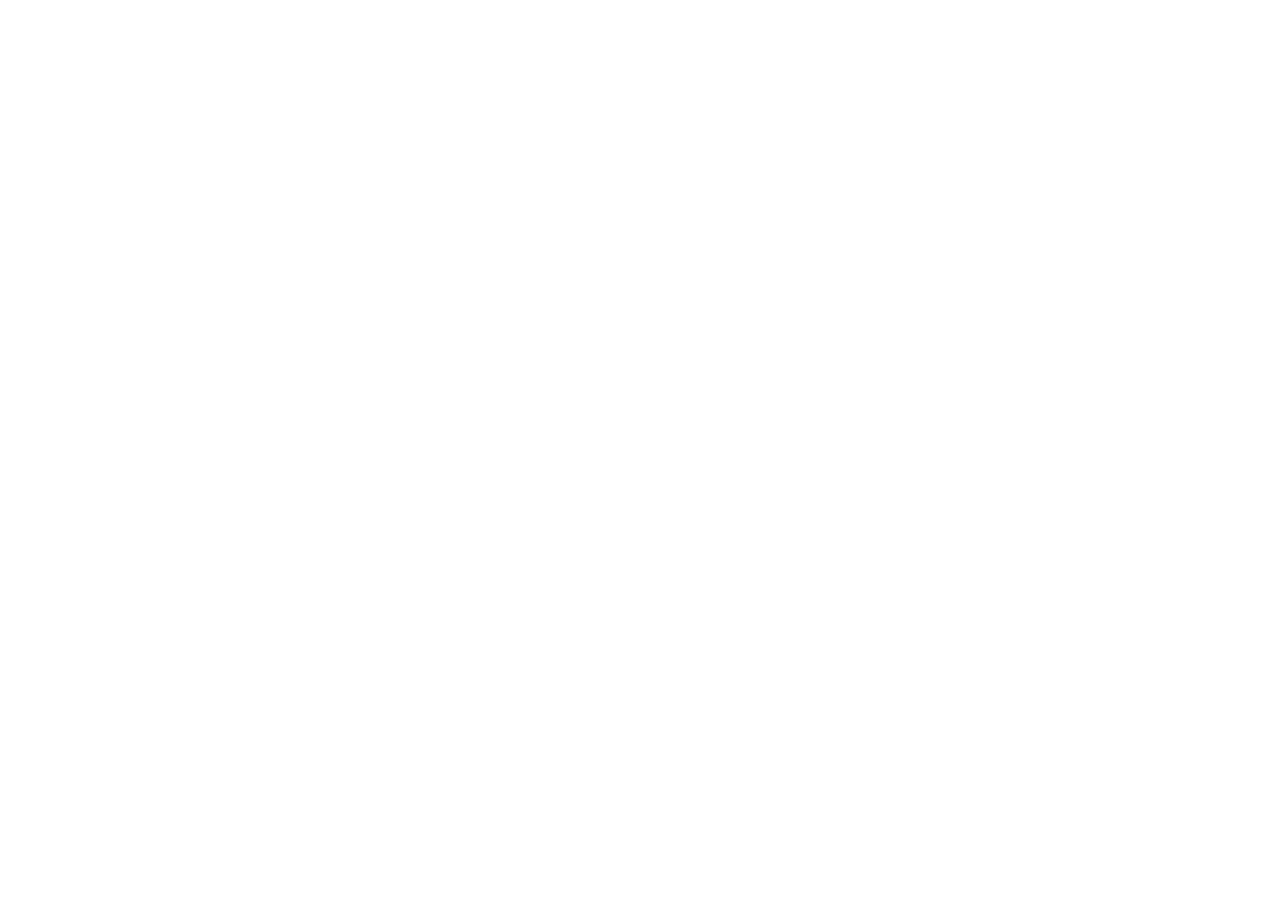
==== index.html @ 99bdde45 "Added the folder structure" ====
<!DOCTYPE html>
<html lang="en">
  <head>
    <meta charset="UTF-8" />
    <meta http-equiv="X-UA-Compatible" content="IE=edge" />
    <meta name="viewport" content="width=device-width, initial-scale=1.0" />
    <link rel="stylesheet" href="src/style.css" />
    <link
      href="https://cdn.jsdelivr.net/npm/bootstrap@5.3.0-alpha1/dist/css/bootstrap.min.css"
      rel="stylesheet"
      integrity="sha384-GLhlTQ8iRABdZLl6O3oVMWSktQOp6b7In1Zl3/Jr59b6EGGoI1aFkw7cmDA6j6gD"
      crossorigin="anonymous"
    />
    <title>Vanilla Weather app</title>
  </head>
  <body>
    <script src="src/app.js"></script>
  </body>
</html>
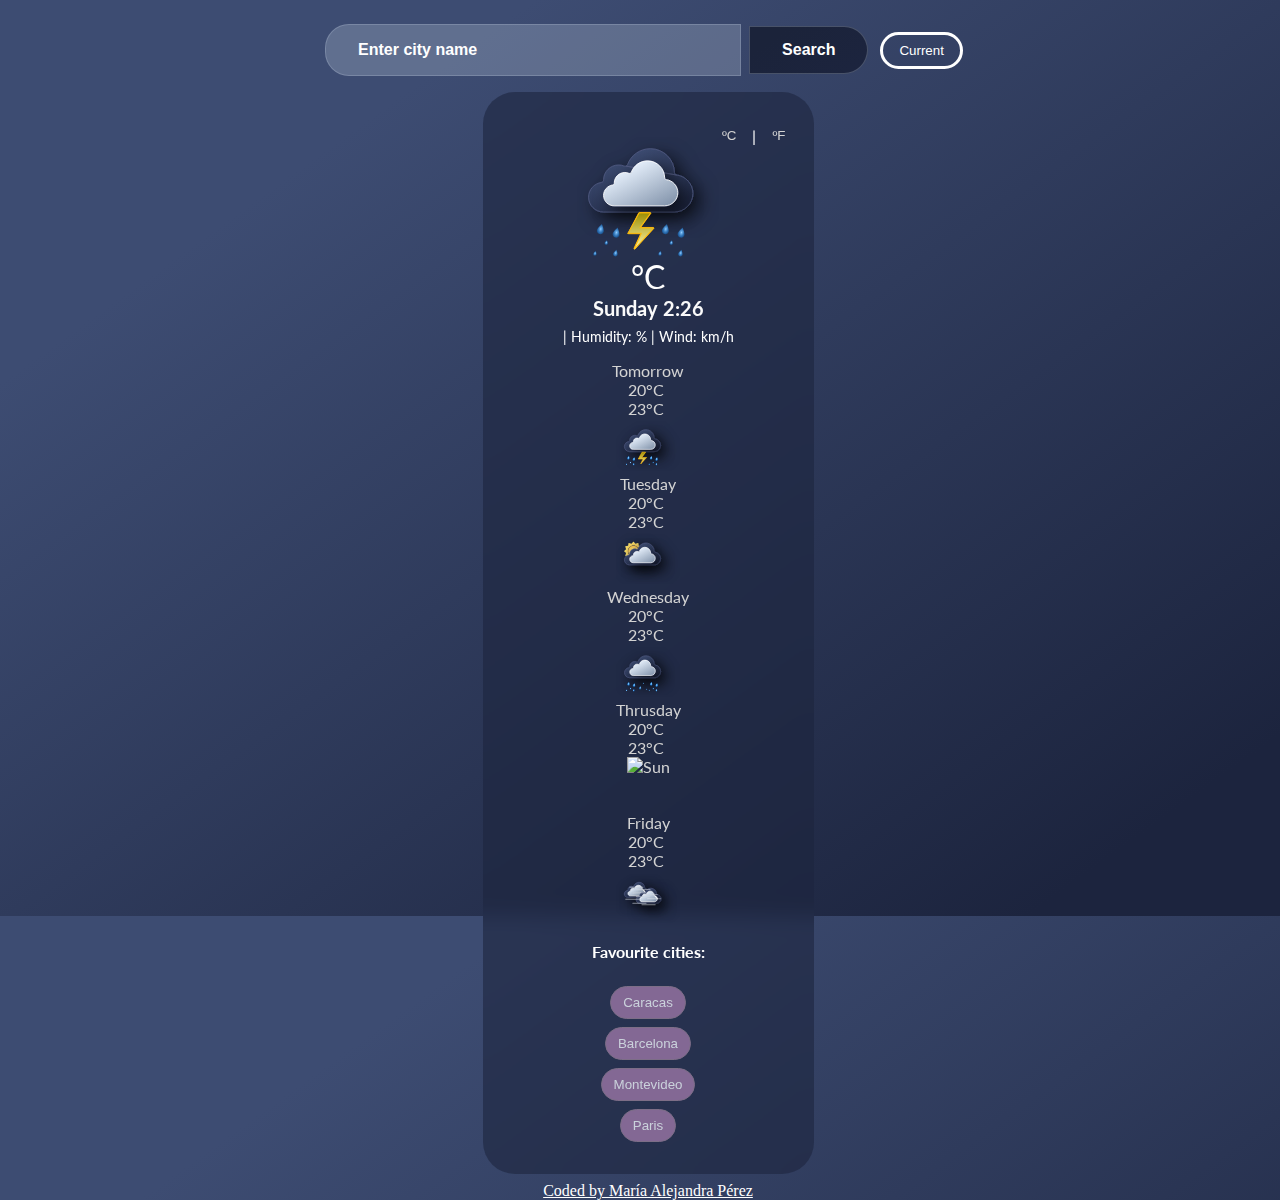
==== commit 4809fdf5: "HTML and CSS updates" ====
--- a/index.html
+++ b/index.html
@@ -4,16 +4,165 @@
     <meta charset="UTF-8" />
     <meta http-equiv="X-UA-Compatible" content="IE=edge" />
     <meta name="viewport" content="width=device-width, initial-scale=1.0" />
-    <link rel="stylesheet" href="src/style.css" />
     <link
-      href="https://cdn.jsdelivr.net/npm/bootstrap@5.3.0-alpha1/dist/css/bootstrap.min.css"
+      href="https://cdn.jsdelivr.net/npm/bootstrap@5.2.3/dist/css/bootstrap.min.css"
       rel="stylesheet"
-      integrity="sha384-GLhlTQ8iRABdZLl6O3oVMWSktQOp6b7In1Zl3/Jr59b6EGGoI1aFkw7cmDA6j6gD"
+      integrity="sha384-rbsA2VBKQhggwzxH7pPCaAqO46MgnOM80zW1RWuH61DGLwZJEdK2Kadq2F9CUG65"
       crossorigin="anonymous"
     />
-    <title>Vanilla Weather app</title>
+    <link rel="stylesheet" href="src/style.css" />
+    <link rel="preconnect" href="https://fonts.googleapis.com" />
+    <link rel="preconnect" href="https://fonts.gstatic.com" crossorigin />
+    <link
+      href="https://fonts.googleapis.com/css2?family=Lato:wght@400;700&display=swap"
+      rel="stylesheet"
+    />
+    <script src="https://unpkg.com/axios@1.1.2/dist/axios.min.js"></script>
+    <script
+      src="https://kit.fontawesome.com/7204f823bd.js"
+      crossorigin="anonymous"
+    ></script>
+    <title>Weather</title>
   </head>
   <body>
+    <!-- <img id="bg-image" src="images/background-city.png" alt="city" />-->
+    <div class="container">
+      <div class="search-container">
+        <form id="search-form">
+          <input type="text" id="search" placeholder="Enter city name" />
+          <input type="submit" id="btn" value="Search" />
+          <button id="btn-current">Current</button>
+          <i class="fa-solid fa-star"></i>
+        </form>
+      </div>
+      <div class="weather-box">
+        <h1 class="main-info city-name"></h1>
+        <span class="toggle-temp">
+          <button id="temp-button-celsius">ºC</button>
+          <span class="temp-font">|</span>
+          <!--<img id="toggle" src="images/toggle.svg" alt="toggle" />-->
+          <button id="temp-button-fahrenheit">ºF</button></span
+        >
+        <img
+          id="img-main"
+          class="description"
+          src="images/thunder-main.svg"
+          alt="Sun and cloud"
+        />
+        <div class="temp-container">
+          <span class="main-info city-temp"></span>
+          <span class="units">°C</span>
+        </div>
+        <span class="city-date"></span>
+        <div class="weather-description">
+          <span id="description"></span> | Humidity:
+          <span id="humidity-value"></span> % | Wind:
+          <span id="wind-value"></span> km/h
+        </div>
+
+        <div class="row week-day">
+          <div class="col">
+            <span id="first-day">Tomorrow</span>
+            <div class="row">
+              <div class="col-6">
+                <span id="first-min"></span>20<span class="units-sec">°C</span
+                ><span>&nbsp</span>
+              </div>
+              <div class="col-6">
+                <span id="first-max"></span>23<span class="units-sec">°C</span>
+              </div>
+            </div>
+            <div class="col">
+              <img id="img-sec" src="images/thunder-sec.svg" alt="Thunder" />
+            </div>
+          </div>
+          <div class="col">
+            <span id="second-day"></span>
+            <div class="row">
+              <div class="col-6">
+                <span id="second-min"></span>20<span class="units-sec">°C</span
+                ><span>&nbsp</span>
+              </div>
+              <div class="col-6">
+                <span id="second-max"></span>23<span class="units-sec">°C</span>
+              </div>
+            </div>
+            <div class="col">
+              <img
+                id="img-sec"
+                src="images/cloudy-sec.svg"
+                alt="Sun and cloud"
+              />
+            </div>
+          </div>
+          <div class="col">
+            <span id="third-day"></span>
+            <div class="row">
+              <div class="col-6">
+                <span id="third-min"></span>20<span class="units-sec">°C</span
+                ><span>&nbsp</span>
+              </div>
+              <div class="col-6">
+                <span id="third-max"></span>23<span class="units-sec">°C</span>
+              </div>
+            </div>
+            <div class="col">
+              <img id="img-sec" src="images/rain-sec.svg" alt="Rain" />
+            </div>
+          </div>
+          <div class="col">
+            <span id="fourth-day"></span>
+            <div class="row">
+              <div class="col-6">
+                <span id="fourth-min"></span>20<span class="units-sec">°C</span
+                ><span>&nbsp</span>
+              </div>
+              <div class="col-6">
+                <span id="fourth-max"></span>23<span class="units-sec">°C</span>
+              </div>
+            </div>
+            <div class="col">
+              <img id="img-sec" src="images/sunny.svg" alt="Sun" />
+            </div>
+          </div>
+          <div class="col">
+            <span id="fifth-day"></span>
+            <div class="row">
+              <div class="col-6">
+                <span id="fifth-min"></span>20<span class="units-sec">°C</span
+                ><span>&nbsp</span>
+              </div>
+              <div class="col-6">
+                <span id="fifth-max"></span>23<span class="units-sec">°C</span>
+              </div>
+            </div>
+            <div class="col">
+              <img id="img-sec" src="images/fog.svg" alt="Sun and cloud" />
+            </div>
+          </div>
+        </div>
+        <h3 class="secondary">Favourite cities:</h3>
+        <div class="row">
+          <div class="col">
+            <button class="btn-selection" id="Caracas">Caracas</button>
+          </div>
+          <div class="col">
+            <button class="btn-selection" id="Barcelona">Barcelona</button>
+          </div>
+          <div class="col">
+            <button class="btn-selection" id="Montevideo">Montevideo</button>
+          </div>
+          <div class="col">
+            <button class="btn-selection" id="Paris">Paris</button>
+          </div>
+        </div>
+      </div>
+    </div>
+    <footer>
+      <a href="https://github.com/mariapb20/Vanilla-weather-app" target="_blank"
+        >Coded by María Alejandra Pérez</a
+      >
+    </footer>
     <script src="src/app.js"></script>
   </body>
 </html>
--- a/src/style.css
+++ b/src/style.css
@@ -0,0 +1,230 @@
+body {
+    background: linear-gradient(144.34deg, #3d4c72 20.89%, #1c243e 90.15%);
+    width: 100vw;
+    height: 100vh;
+}
+
+form {
+    margin: 16px auto;
+}
+
+footer {
+    text-align: center;
+    margin: 8px auto;
+}
+
+a:link {
+    color: white
+}
+
+a:visited {
+    color: lightgrey;
+}
+
+a:hover {
+    color: #b198c1;
+}
+
+.container {
+    display: grid;
+    place-items: center;
+    font-family: "Lato", sans-serif;
+}
+
+.search-container {
+    margin: 0 auto;
+    display: grid;
+    place-items: center;
+    width: 100%;
+}
+
+#btn,
+#search {
+    color: white;
+    font-size: 16px;
+    line-height: 16px;
+    font-weight: 600;
+    border: 1px solid rgba(180, 193, 211, 0.3);
+    height: 48px;
+}
+
+#btn {
+    background: linear-gradient(144.34deg, #1b233a 20.89%, #1c243e 90.15%);
+    border-radius: 0px 24px 24px 0px;
+    padding: 0px 32px;
+    margin-right: 8px;
+    transition: 0.6s;
+}
+
+#btn:hover {
+    background: #293456;
+    cursor: pointer;
+}
+
+#search {
+    padding-left: 32px;
+    background: rgba(180, 193, 211, 0.3);
+    border-radius: 24px 0px 0px 24px;
+    min-width: 380px;
+    margin-right: 4px;
+}
+
+#btn-current {
+    background: none;
+    border-radius: 24px;
+    padding: 8px 16px;
+    margin-right: 8px;
+    transition: 0.6s;
+    border: solid;
+    border-color: white;
+    color: white;
+}
+
+.fa-solid {
+    color: #f6c24f;
+    font-size: 24px;
+    vertical-align: middle;
+}
+
+.fa-solid:hover {
+    color: #fae276;
+    cursor: pointer;
+}
+
+#bg-image {
+    position: absolute;
+    bottom: 0px;
+    width: 100vw;
+    height: 65vh;
+    opacity: 50%;
+}
+
+.toggle-temp {
+    position: absolute;
+    top: 32px;
+    right: 24px;
+}
+
+.temp-font {
+    vertical-align: middle;
+    padding-right: 8px;
+    padding-left: 8px;
+}
+
+.main-info,
+.secondary {
+    line-height: 36px;
+    font-weight: bolder;
+}
+
+.main-info,.units {
+    font-size: 32px;
+    text-align: center;
+    margin-top: 0px;
+    text-align: center;
+}
+
+.secondary {
+    font-size: 16px;
+    margin-top: 8px;
+}
+
+.city-temp {
+    margin-top: 0px;
+    margin-bottom: 8px;
+}
+.weather-description{
+    font-size: 14px;
+    margin-bottom: 16px;
+}
+
+::placeholder {
+    color: white;
+}
+
+.weather-box {
+    display: grid;
+    place-items: center;
+    background: rgba(28, 36, 62, 0.6);
+    backdrop-filter: blur(10px);
+    border-radius: 32px;
+    color: white;
+    padding: 24px 80px;
+}
+
+#img-sec {
+    max-width: 64px;
+    height: 56px;
+}
+
+.week-day{
+    color: lightgray;
+}
+
+#img-main {
+    height: 120px;
+}
+
+.col {
+    display: grid;
+    place-items: center;
+}
+
+.btn-selection {
+    color: #cad1db;
+    border: 1px solid #7d6e87;
+    display: flex;
+    flex-direction: row;
+    align-items: center;
+    padding: 8px 12px;
+    gap: 24px;
+    background: #836894;
+    border-radius: 24px;
+    flex: none;
+    order: 1;
+    flex-grow: 0;
+    transition: 0.3s;
+    margin-bottom: 8px;
+}
+
+.btn-selection:hover {
+    background: #b198c1;
+    color: white;
+    cursor: pointer;
+}
+
+.btn-selection:focus {
+    border: 2px solid #592b77;
+    color: white;
+}
+
+.city-date {
+    font-size: 20px;
+    color: #fafafa;
+    margin-bottom: 8px;
+    font-weight: bold;
+}
+
+#temp-button-celsius,
+#temp-button-fahrenheit {
+    color: lightgrey;
+    border: none;
+    padding: 0px 4px;
+    background: none;
+    transition: 0.3s;
+}
+
+#temp-button-celsius:hover,
+#temp-button-fahrenheit:hover {
+    color: #b198c1;
+    border: none;
+    padding: 0px 4px;
+    background: none;
+}
+
+
+#temp-button-fahrenheit:focus,
+#temp-button-celsius:focus {
+    color: white;
+    font-weight: bold;
+}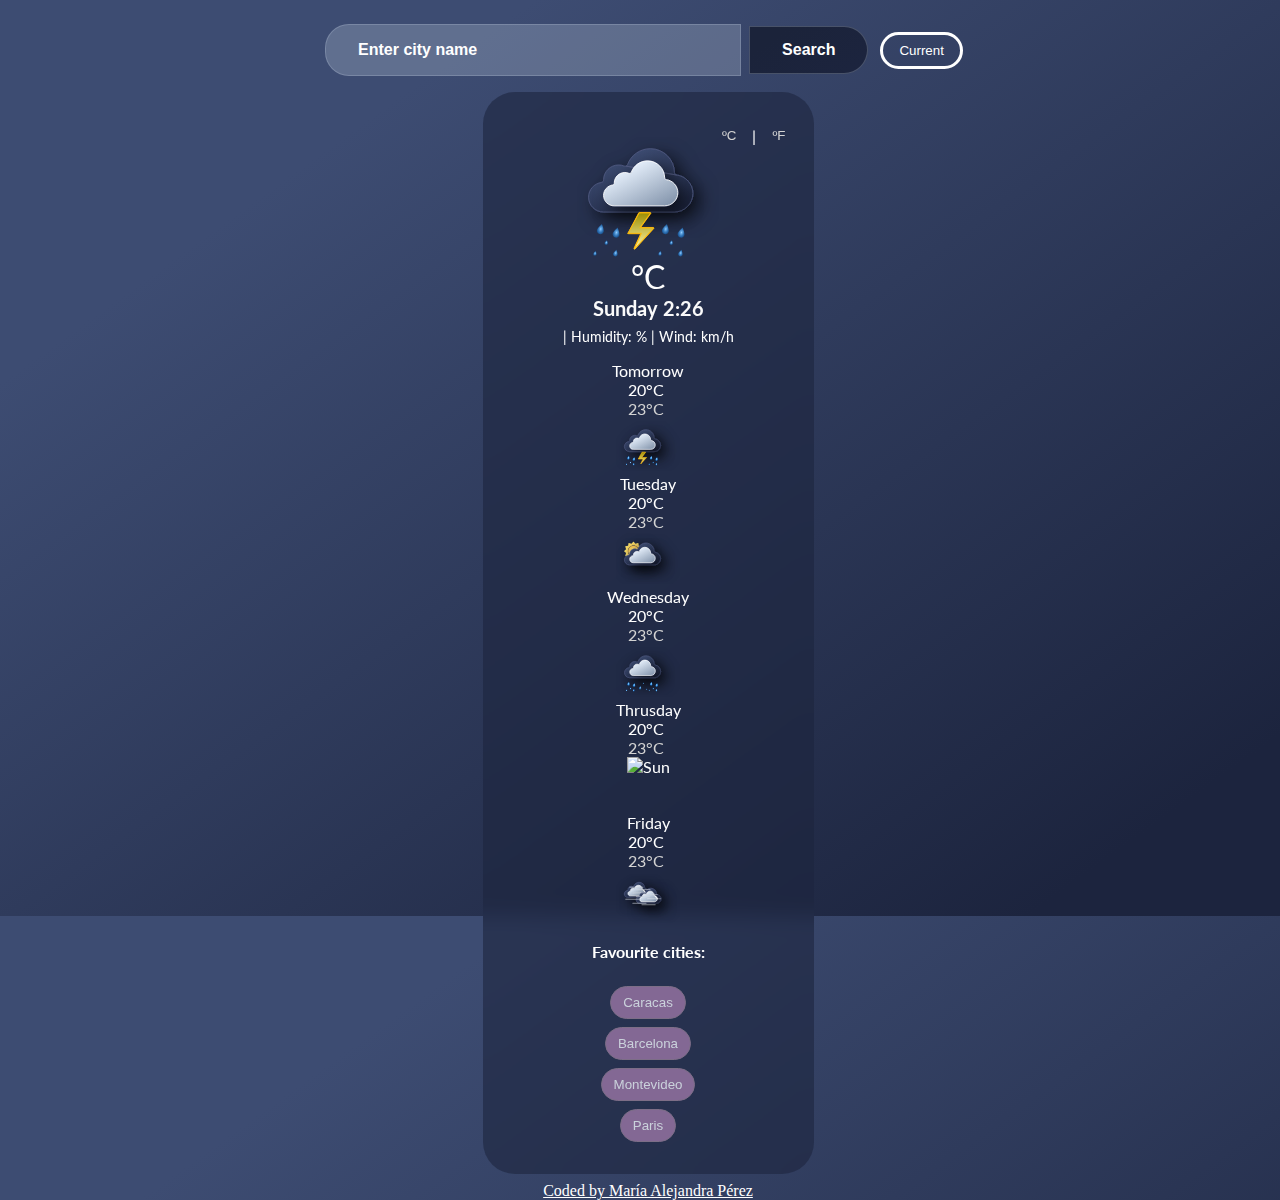
==== commit 4d3eba80: "updating API key and url" ====
--- a/index.html
+++ b/index.html
@@ -60,16 +60,16 @@
           <span id="wind-value"></span> km/h
         </div>
 
-        <div class="row week-day">
+        <div class="row">
           <div class="col">
             <span id="first-day">Tomorrow</span>
             <div class="row">
               <div class="col-6">
-                <span id="first-min"></span>20<span class="units-sec">°C</span
+                <span id="first-min">20</span><span class="units-sec">°C</span
                 ><span>&nbsp</span>
               </div>
-              <div class="col-6">
-                <span id="first-max"></span>23<span class="units-sec">°C</span>
+              <div class="col-6 max">
+                <span id="first-max">23</span><span class="units-sec">°C</span>
               </div>
             </div>
             <div class="col">
@@ -80,11 +80,11 @@
             <span id="second-day"></span>
             <div class="row">
               <div class="col-6">
-                <span id="second-min"></span>20<span class="units-sec">°C</span
+                <span id="second-min">20</span><span class="units-sec">°C</span
                 ><span>&nbsp</span>
               </div>
-              <div class="col-6">
-                <span id="second-max"></span>23<span class="units-sec">°C</span>
+              <div class="col-6 max">
+                <span id="second-max">23</span><span class="units-sec">°C</span>
               </div>
             </div>
             <div class="col">
@@ -99,11 +99,11 @@
             <span id="third-day"></span>
             <div class="row">
               <div class="col-6">
-                <span id="third-min"></span>20<span class="units-sec">°C</span
+                <span id="third-min">20</span><span class="units-sec">°C</span
                 ><span>&nbsp</span>
               </div>
-              <div class="col-6">
-                <span id="third-max"></span>23<span class="units-sec">°C</span>
+              <div class="col-6 max">
+                <span id="third-max">23</span><span class="units-sec">°C</span>
               </div>
             </div>
             <div class="col">
@@ -114,11 +114,11 @@
             <span id="fourth-day"></span>
             <div class="row">
               <div class="col-6">
-                <span id="fourth-min"></span>20<span class="units-sec">°C</span
+                <span id="fourth-min">20</span><span class="units-sec">°C</span
                 ><span>&nbsp</span>
               </div>
-              <div class="col-6">
-                <span id="fourth-max"></span>23<span class="units-sec">°C</span>
+              <div class="col-6 max">
+                <span id="fourth-max">23</span><span class="units-sec">°C</span>
               </div>
             </div>
             <div class="col">
@@ -129,11 +129,11 @@
             <span id="fifth-day"></span>
             <div class="row">
               <div class="col-6">
-                <span id="fifth-min"></span>20<span class="units-sec">°C</span
+                <span id="fifth-min">20</span><span class="units-sec">°C</span
                 ><span>&nbsp</span>
               </div>
-              <div class="col-6">
-                <span id="fifth-max"></span>23<span class="units-sec">°C</span>
+              <div class="col-6 max">
+                <span id="fifth-max">23</span><span class="units-sec">°C</span>
               </div>
             </div>
             <div class="col">
--- a/src/style.css
+++ b/src/style.css
@@ -157,8 +157,8 @@
     height: 56px;
 }
 
-.week-day{
-    color: lightgray;
+.max{
+    color:lightgray;
 }
 
 #img-main {
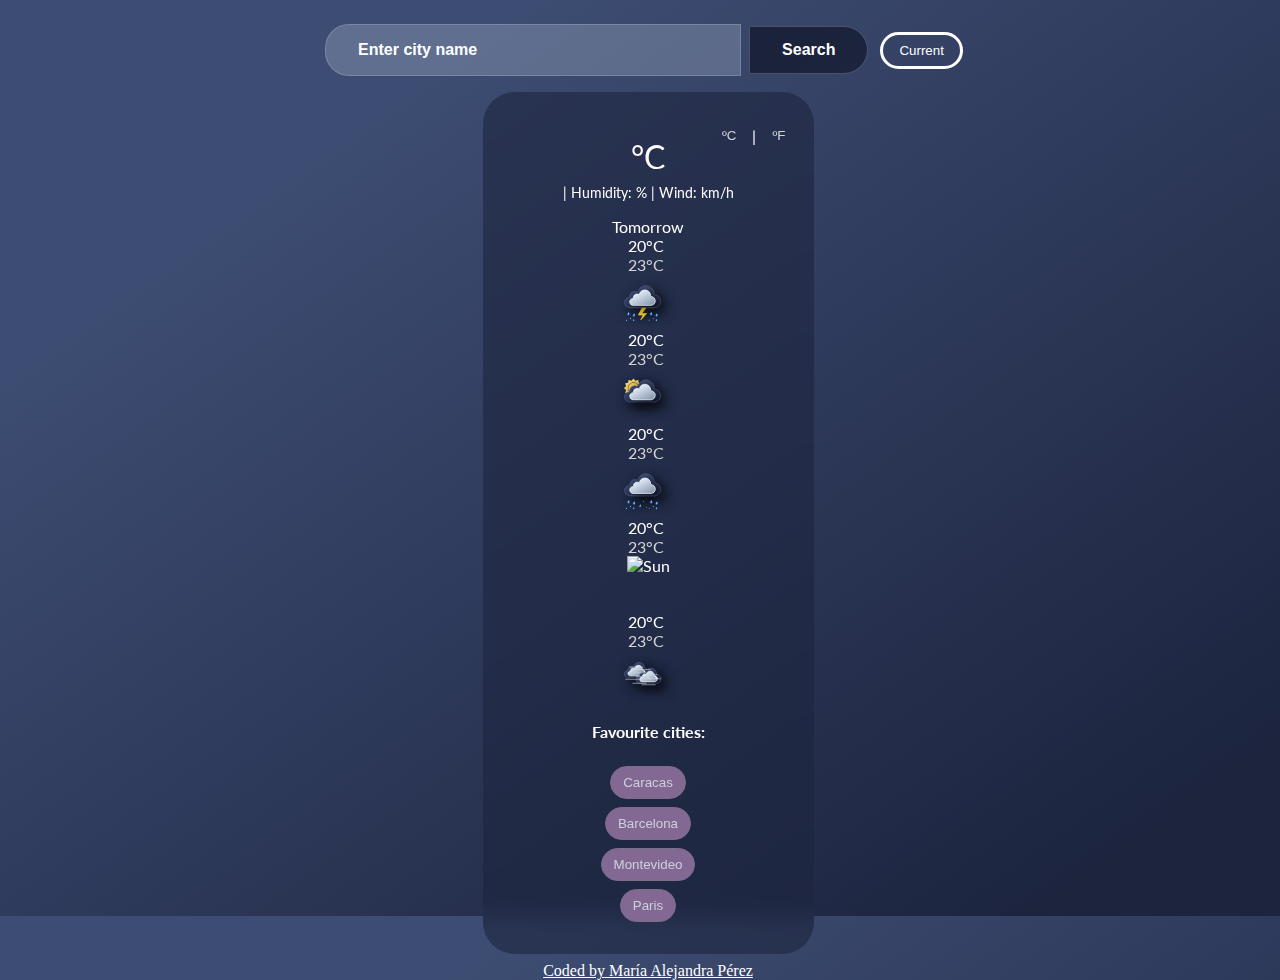
==== commit d36c1ec4: "icons swap added" ====
--- a/index.html
+++ b/index.html
@@ -43,12 +43,7 @@
           <!--<img id="toggle" src="images/toggle.svg" alt="toggle" />-->
           <button id="temp-button-fahrenheit">ºF</button></span
         >
-        <img
-          id="img-main"
-          class="description"
-          src="images/thunder-main.svg"
-          alt="Sun and cloud"
-        />
+        <img id="img-main" class="description" src="" />
         <div class="temp-container">
           <span class="main-info city-temp"></span>
           <span class="units">°C</span>
--- a/src/style.css
+++ b/src/style.css
@@ -162,7 +162,10 @@
 }
 
 #img-main {
-    height: 120px;
+    max-height: 160px;
+    place-items: center;
+    display: block;
+    margin: 0 auto;
 }
 
 .col {
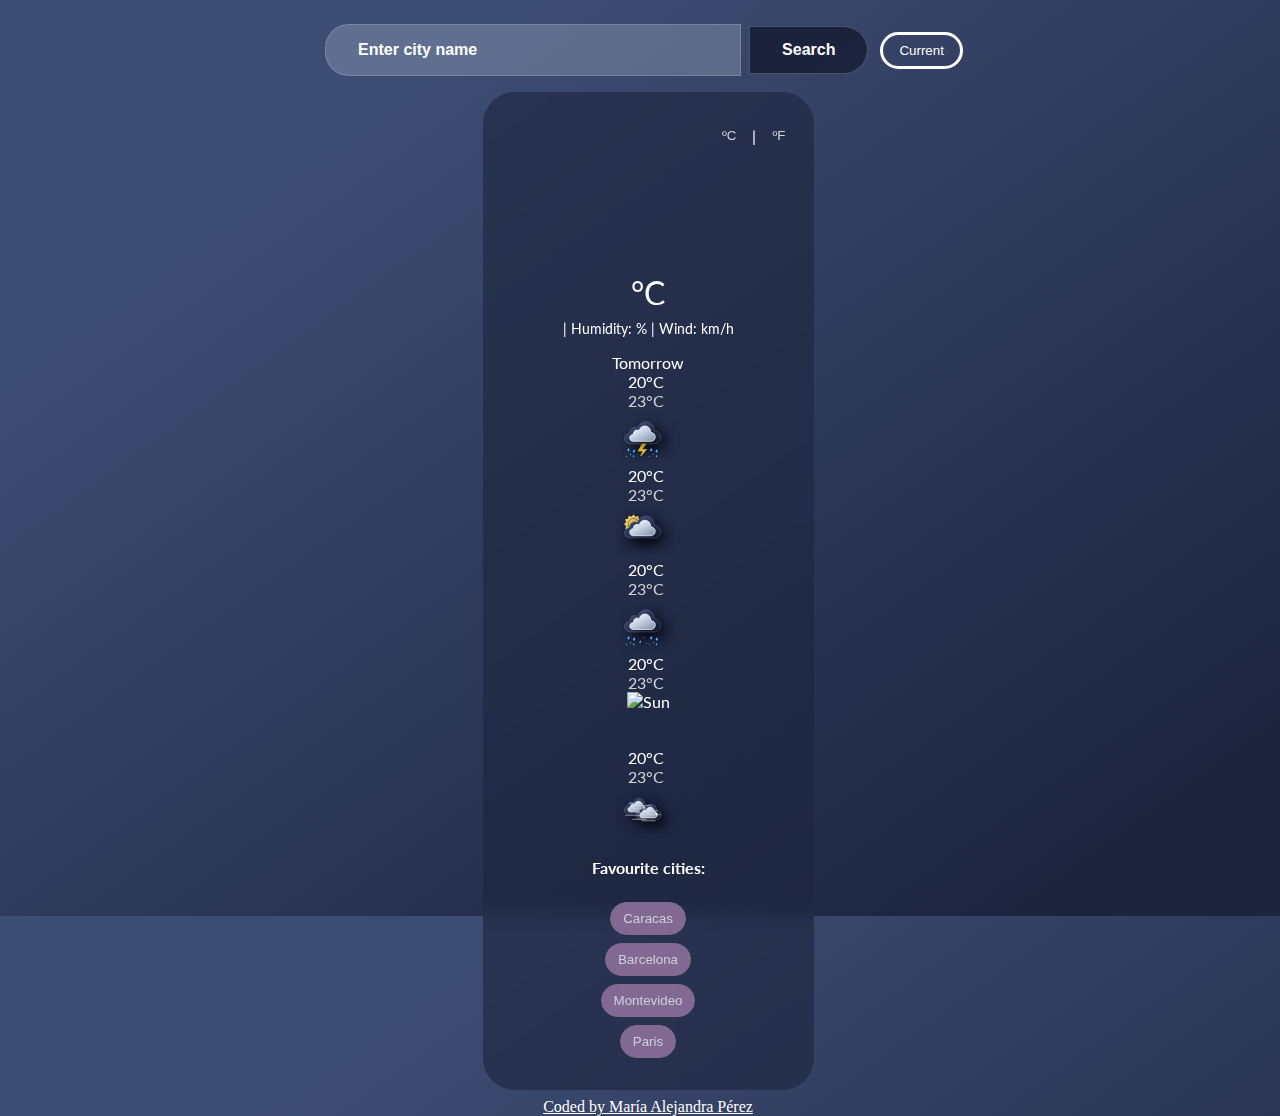
==== commit a3dfc180: "temp conversion" ====
--- a/index.html
+++ b/index.html
@@ -43,7 +43,9 @@
           <!--<img id="toggle" src="images/toggle.svg" alt="toggle" />-->
           <button id="temp-button-fahrenheit">ºF</button></span
         >
-        <img id="img-main" class="description" src="" />
+        <div id="img-container">
+          <img id="img-main" class="description" src="" />
+        </div>
         <div class="temp-container">
           <span class="main-info city-temp"></span>
           <span class="units">°C</span>
--- a/src/style.css
+++ b/src/style.css
@@ -161,11 +161,16 @@
     color:lightgray;
 }
 
+#img-container{
+    height: 120px;
+    width: 160px;
+    place-items: center;
+    display: block;
+    margin: 0 auto 16px auto;
+}
 #img-main {
-    max-height: 160px;
-    place-items: center;
-    display: block;
-    margin: 0 auto;
+    height: 160px;
+
 }
 
 .col {
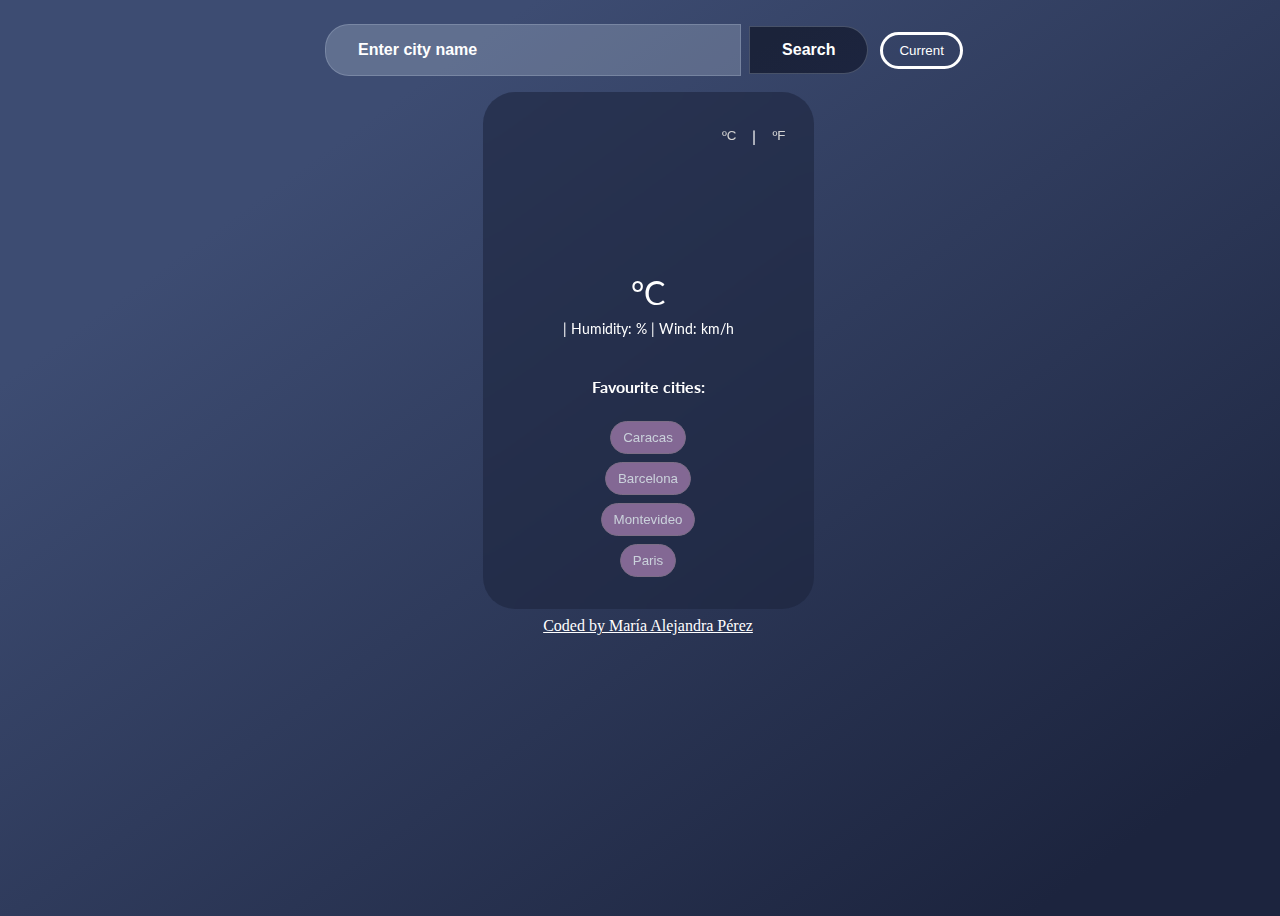
==== commit 7a6e8a57: "add forecast layout" ====
--- a/index.html
+++ b/index.html
@@ -56,88 +56,7 @@
           <span id="humidity-value"></span> % | Wind:
           <span id="wind-value"></span> km/h
         </div>
-
-        <div class="row">
-          <div class="col">
-            <span id="first-day">Tomorrow</span>
-            <div class="row">
-              <div class="col-6">
-                <span id="first-min">20</span><span class="units-sec">°C</span
-                ><span>&nbsp</span>
-              </div>
-              <div class="col-6 max">
-                <span id="first-max">23</span><span class="units-sec">°C</span>
-              </div>
-            </div>
-            <div class="col">
-              <img id="img-sec" src="images/thunder-sec.svg" alt="Thunder" />
-            </div>
-          </div>
-          <div class="col">
-            <span id="second-day"></span>
-            <div class="row">
-              <div class="col-6">
-                <span id="second-min">20</span><span class="units-sec">°C</span
-                ><span>&nbsp</span>
-              </div>
-              <div class="col-6 max">
-                <span id="second-max">23</span><span class="units-sec">°C</span>
-              </div>
-            </div>
-            <div class="col">
-              <img
-                id="img-sec"
-                src="images/cloudy-sec.svg"
-                alt="Sun and cloud"
-              />
-            </div>
-          </div>
-          <div class="col">
-            <span id="third-day"></span>
-            <div class="row">
-              <div class="col-6">
-                <span id="third-min">20</span><span class="units-sec">°C</span
-                ><span>&nbsp</span>
-              </div>
-              <div class="col-6 max">
-                <span id="third-max">23</span><span class="units-sec">°C</span>
-              </div>
-            </div>
-            <div class="col">
-              <img id="img-sec" src="images/rain-sec.svg" alt="Rain" />
-            </div>
-          </div>
-          <div class="col">
-            <span id="fourth-day"></span>
-            <div class="row">
-              <div class="col-6">
-                <span id="fourth-min">20</span><span class="units-sec">°C</span
-                ><span>&nbsp</span>
-              </div>
-              <div class="col-6 max">
-                <span id="fourth-max">23</span><span class="units-sec">°C</span>
-              </div>
-            </div>
-            <div class="col">
-              <img id="img-sec" src="images/sunny.svg" alt="Sun" />
-            </div>
-          </div>
-          <div class="col">
-            <span id="fifth-day"></span>
-            <div class="row">
-              <div class="col-6">
-                <span id="fifth-min">20</span><span class="units-sec">°C</span
-                ><span>&nbsp</span>
-              </div>
-              <div class="col-6 max">
-                <span id="fifth-max">23</span><span class="units-sec">°C</span>
-              </div>
-            </div>
-            <div class="col">
-              <img id="img-sec" src="images/fog.svg" alt="Sun and cloud" />
-            </div>
-          </div>
-        </div>
+        <div class="weather-forecast" id="forecast"></div>
         <h3 class="secondary">Favourite cities:</h3>
         <div class="row">
           <div class="col">
--- a/src/style.css
+++ b/src/style.css
@@ -152,13 +152,23 @@
     padding: 24px 80px;
 }
 
-#img-sec {
+.img-sec {
     max-width: 64px;
     height: 56px;
 }
-
-.max{
-    color:lightgray;
+.weather-forecast {
+    margin-top: 4px;
+    margin-bottom: 4px;
+    text-align: center;
+    color: white;
+}
+
+.weather-forecast-date {
+    font-size: 16px;
+}
+
+.weather-forecast-temperature-min {
+    color: lightgray;
 }
 
 #img-container{
@@ -168,9 +178,9 @@
     display: block;
     margin: 0 auto 16px auto;
 }
+
 #img-main {
     height: 160px;
-
 }
 
 .col {
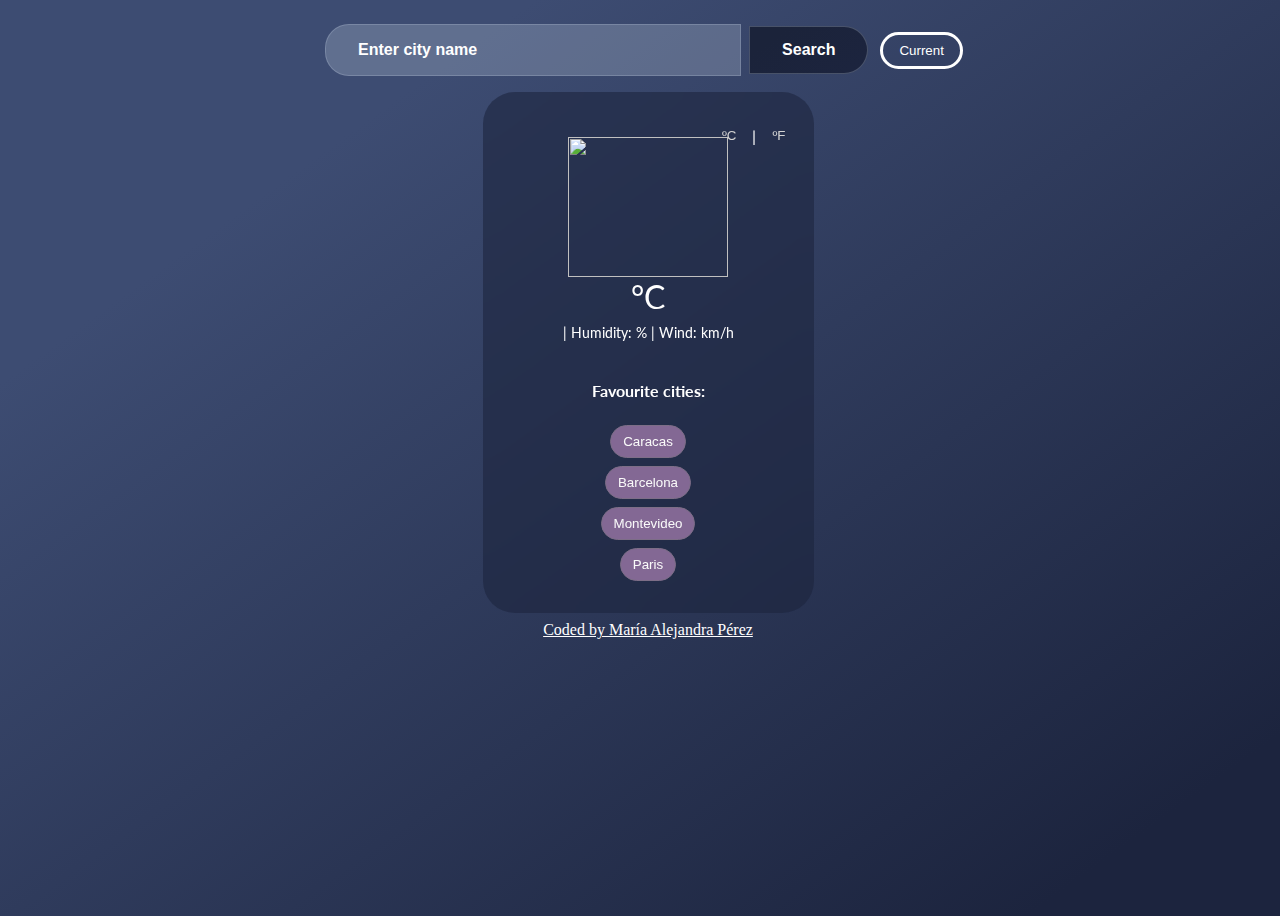
==== commit 6a8ed28a: "favorite icon hidden" ====
--- a/index.html
+++ b/index.html
@@ -32,7 +32,7 @@
           <input type="text" id="search" placeholder="Enter city name" />
           <input type="submit" id="btn" value="Search" />
           <button id="btn-current">Current</button>
-          <i class="fa-solid fa-star"></i>
+          <!-- <i class="fa-solid fa-star"></i>-->
         </form>
       </div>
       <div class="weather-box">
--- a/src/style.css
+++ b/src/style.css
@@ -172,15 +172,19 @@
 }
 
 #img-container{
-    height: 120px;
+    display: flex;
+    align-items: center;
+    justify-content: center;
+    height: 140px;
     width: 160px;
-    place-items: center;
-    display: block;
-    margin: 0 auto 16px auto;
+    margin: 0 auto;
 }
 
 #img-main {
-    height: 160px;
+    vertical-align: inherit;
+    place-items: center;
+    height: 100%;
+    width:100%;
 }
 
 .col {
@@ -189,7 +193,7 @@
 }
 
 .btn-selection {
-    color: #cad1db;
+    color: #fafafa;
     border: 1px solid #7d6e87;
     display: flex;
     flex-direction: row;
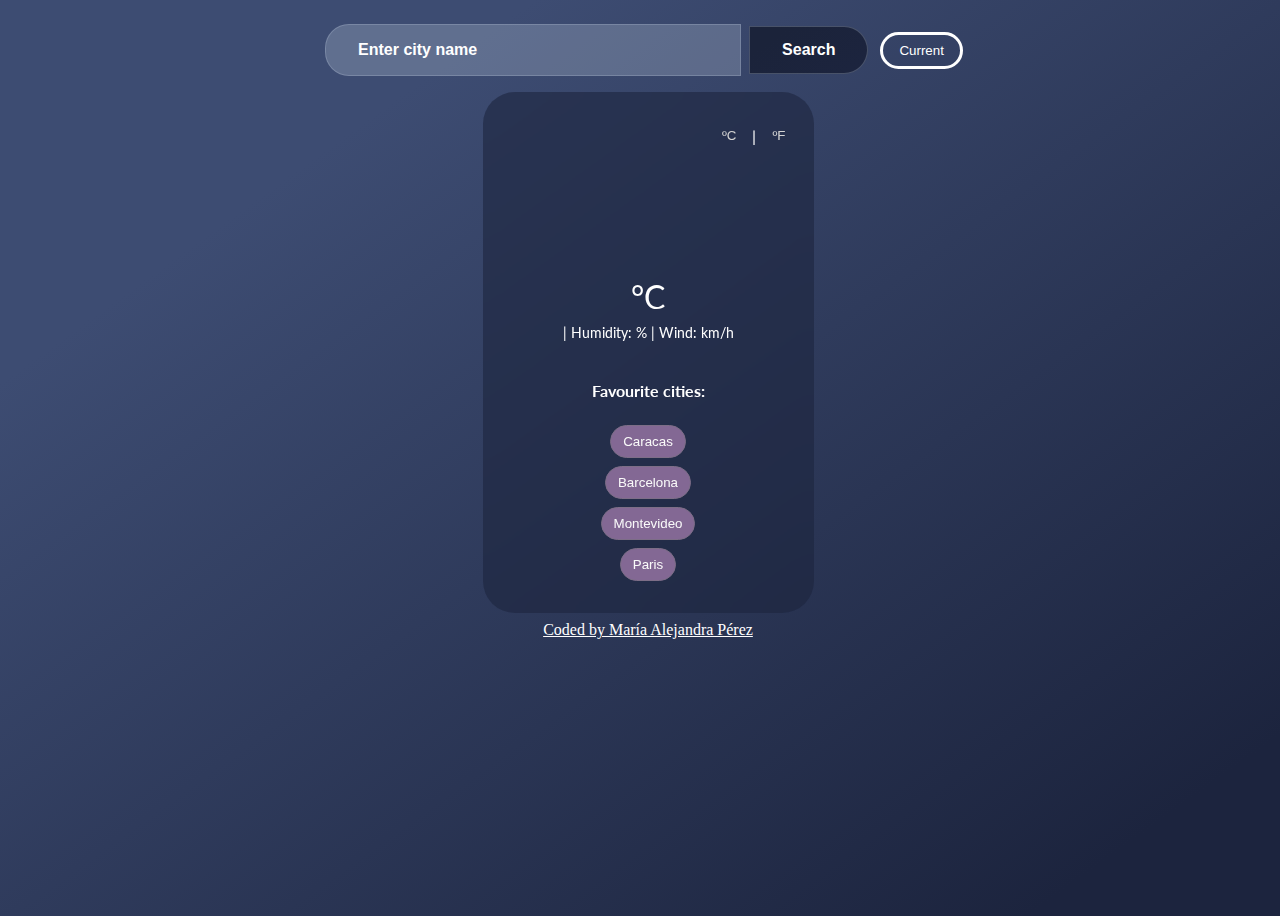
==== commit 41eb1d37: "old images remove and images size fixed" ====
--- a/index.html
+++ b/index.html
@@ -40,9 +40,9 @@
         <span class="toggle-temp">
           <button id="temp-button-celsius">ºC</button>
           <span class="temp-font">|</span>
-          <!--<img id="toggle" src="images/toggle.svg" alt="toggle" />-->
           <button id="temp-button-fahrenheit">ºF</button></span
         >
+
         <div id="img-container">
           <img id="img-main" class="description" src="" />
         </div>
--- a/src/style.css
+++ b/src/style.css
@@ -153,8 +153,10 @@
 }
 
 .img-sec {
-    max-width: 64px;
-    height: 56px;
+    max-width: 56px;
+    max-height: 40px;
+    margin-top: 4px;
+    margin-bottom: 4px;
 }
 .weather-forecast {
     margin-top: 4px;
@@ -181,10 +183,9 @@
 }
 
 #img-main {
-    vertical-align: inherit;
-    place-items: center;
-    height: 100%;
-    width:100%;
+    display: block;
+    max-height: 100%;
+    max-width:100%;
 }
 
 .col {
